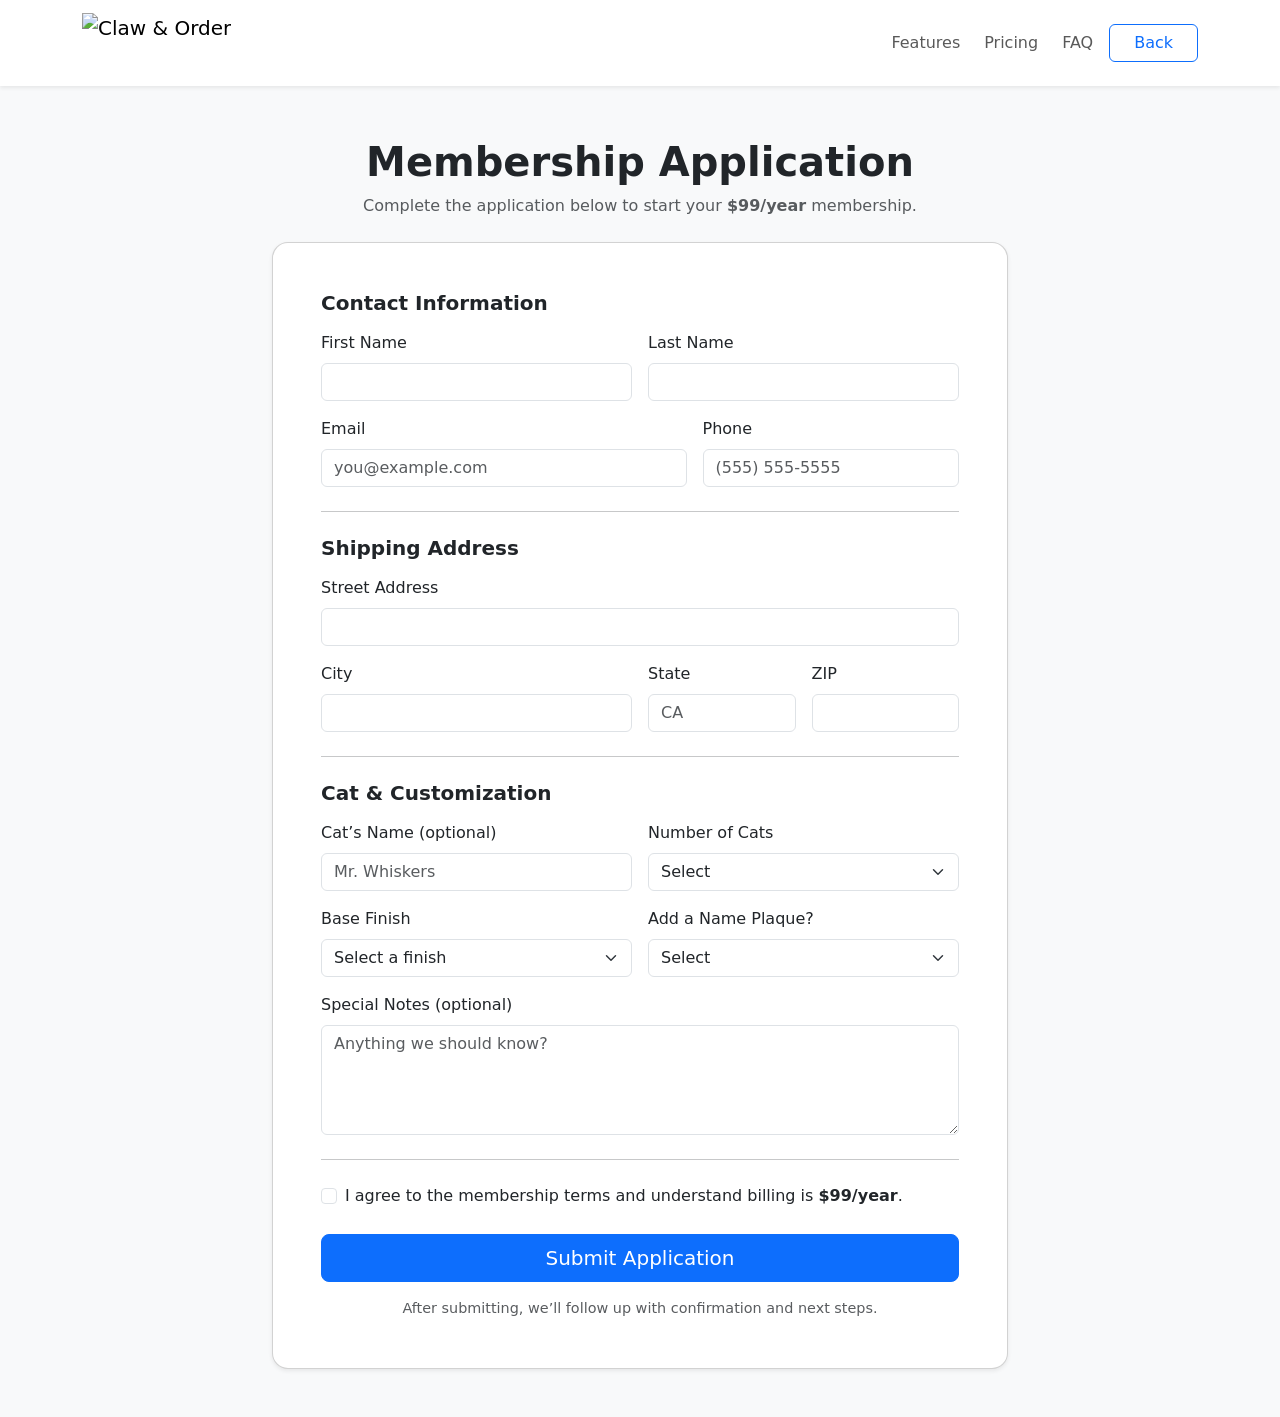
==== signup.html @ e6bf66ab "add signup.html" ====
<!DOCTYPE html>
<html lang="en">
<head>
  <meta charset="UTF-8" />
  <meta name="viewport" content="width=device-width, initial-scale=1" />
  <title>Claw &amp; Order — Membership Application</title>

  <!-- Bootstrap CSS -->
  <link
    href="https://cdn.jsdelivr.net/npm/bootstrap@5.3.3/dist/css/bootstrap.min.css"
    rel="stylesheet"
  />

  <style>
    body { padding-top: 90px; }
    .card { border-radius: 1rem; }
  </style>
</head>

<body class="bg-light">

<!-- ================= NAVBAR ================= -->
<nav class="navbar navbar-expand-lg navbar-light bg-white shadow-sm fixed-top">
  <div class="container">
    <a class="navbar-brand d-flex align-items-center" href="index.html">
      <img src="claw & order.png" alt="Claw & Order" height="60" class="me-2">
    </a>

    <button
      class="navbar-toggler"
      type="button"
      data-bs-toggle="collapse"
      data-bs-target="#navbarNav"
      aria-controls="navbarNav"
      aria-expanded="false"
      aria-label="Toggle navigation"
    >
      <span class="navbar-toggler-icon"></span>
    </button>

    <div class="collapse navbar-collapse" id="navbarNav">
      <ul class="navbar-nav ms-auto align-items-lg-center gap-2">
        <li class="nav-item"><a class="nav-link" href="mycode.html#features">Features</a></li>
        <li class="nav-item"><a class="nav-link" href="mycode.html#pricing">Pricing</a></li>
        <li class="nav-item"><a class="nav-link" href="mycode.html#faq">FAQ</a></li>
        <li class="nav-item"><a class="btn btn-outline-primary px-4" href="mycode.html">Back</a></li>
      </ul>
    </div>
  </div>
</nav>

<!-- ================= FORM ================= -->
<section class="py-5">
  <div class="container">
    <div class="row justify-content-center">
      <div class="col-lg-8">

        <div class="text-center mb-4">
          <h1 class="fw-bold">Membership Application</h1>
          <p class="text-muted mb-0">
            Complete the application below to start your <strong>$99/year</strong> membership.
          </p>
        </div>

        <div class="card shadow-sm">
          <div class="card-body p-4 p-md-5">

            <form class="needs-validation" novalidate>

              <!-- Contact Info -->
              <h5 class="fw-bold mb-3">Contact Information</h5>
              <div class="row g-3">
                <div class="col-md-6">
                  <label class="form-label">First Name</label>
                  <input type="text" class="form-control" required>
                  <div class="invalid-feedback">Please enter your first name.</div>
                </div>

                <div class="col-md-6">
                  <label class="form-label">Last Name</label>
                  <input type="text" class="form-control" required>
                  <div class="invalid-feedback">Please enter your last name.</div>
                </div>

                <div class="col-md-7">
                  <label class="form-label">Email</label>
                  <input type="email" class="form-control" placeholder="you@example.com" required>
                  <div class="invalid-feedback">Please enter a valid email.</div>
                </div>

                <div class="col-md-5">
                  <label class="form-label">Phone</label>
                  <input type="tel" class="form-control" placeholder="(555) 555-5555" required>
                  <div class="invalid-feedback">Please enter a phone number.</div>
                </div>
              </div>

              <hr class="my-4">

              <!-- Shipping -->
              <h5 class="fw-bold mb-3">Shipping Address</h5>
              <div class="row g-3">
                <div class="col-12">
                  <label class="form-label">Street Address</label>
                  <input type="text" class="form-control" required>
                  <div class="invalid-feedback">Please enter your street address.</div>
                </div>

                <div class="col-md-6">
                  <label class="form-label">City</label>
                  <input type="text" class="form-control" required>
                  <div class="invalid-feedback">Please enter your city.</div>
                </div>

                <div class="col-md-3">
                  <label class="form-label">State</label>
                  <input type="text" class="form-control" maxlength="2" placeholder="CA" required>
                  <div class="invalid-feedback">Please enter your state.</div>
                </div>

                <div class="col-md-3">
                  <label class="form-label">ZIP</label>
                  <input type="text" class="form-control" required>
                  <div class="invalid-feedback">Please enter your ZIP code.</div>
                </div>
              </div>

              <hr class="my-4">

              <!-- Pet / Product Preferences -->
              <h5 class="fw-bold mb-3">Cat &amp; Customization</h5>
              <div class="row g-3">
                <div class="col-md-6">
                  <label class="form-label">Cat’s Name (optional)</label>
                  <input type="text" class="form-control" placeholder="Mr. Whiskers">
                </div>

                <div class="col-md-6">
                  <label class="form-label">Number of Cats</label>
                  <select class="form-select" required>
                    <option value="" selected disabled>Select</option>
                    <option>1</option>
                    <option>2</option>
                    <option>3</option>
                    <option>4+</option>
                  </select>
                  <div class="invalid-feedback">Please select an option.</div>
                </div>

                <div class="col-md-6">
                  <label class="form-label">Base Finish</label>
                  <select class="form-select" required>
                    <option value="" selected disabled>Select a finish</option>
                    <option>Natural</option>
                    <option>Walnut</option>
                    <option>Espresso</option>
                    <option>White</option>
                    <option>Black</option>
                  </select>
                  <div class="invalid-feedback">Please choose a base finish.</div>
                </div>

                <div class="col-md-6">
                  <label class="form-label">Add a Name Plaque?</label>
                  <select class="form-select" id="plaqueChoice" required>
                    <option value="" selected disabled>Select</option>
                    <option value="no">No</option>
                    <option value="yes">Yes</option>
                  </select>
                  <div class="invalid-feedback">Please select an option.</div>
                </div>

                <div class="col-12" id="plaqueNameWrap" style="display:none;">
                  <label class="form-label">Plaque Name</label>
                  <input type="text" class="form-control" id="plaqueName" placeholder="Name on plaque">
                  <div class="form-text">Enter exactly how you want it engraved.</div>
                </div>

                <div class="col-12">
                  <label class="form-label">Special Notes (optional)</label>
                  <textarea class="form-control" rows="4" placeholder="Anything we should know?"></textarea>
                </div>
              </div>

              <hr class="my-4">

              <!-- Agreement -->
              <div class="form-check">
                <input class="form-check-input" type="checkbox" id="terms" required>
                <label class="form-check-label" for="terms">
                  I agree to the membership terms and understand billing is <strong>$99/year</strong>.
                </label>
                <div class="invalid-feedback">You must agree before submitting.</div>
              </div>

              <button class="btn btn-primary btn-lg w-100 mt-4" type="submit">
                Submit Application
              </button>

              <p class="text-muted text-center mt-3 mb-0" style="font-size: .9rem;">
                After submitting, we’ll follow up with confirmation and next steps.
              </p>

            </form>

          </div>
        </div>

      </div>
    </div>
  </div>
</section>

<!-- Bootstrap JS -->
<script src="https://cdn.jsdelivr.net/npm/bootstrap@5.3.3/dist/js/bootstrap.bundle.min.js"></script>

<script>
  // Show/hide plaque name field
  const plaqueChoice = document.getElementById("plaqueChoice");
  const plaqueNameWrap = document.getElementById("plaqueNameWrap");
  const plaqueName = document.getElementById("plaqueName");

  plaqueChoice.addEventListener("change", () => {
    const isYes = plaqueChoice.value === "yes";
    plaqueNameWrap.style.display = isYes ? "block" : "none";
    plaqueName.required = isYes;
    if (!isYes) plaqueName.value = "";
  });

  // Bootstrap validation
  (() => {
    const forms = document.querySelectorAll(".needs-validation");
    Array.from(forms).forEach((form) => {
      form.addEventListener("submit", (event) => {
        if (!form.checkValidity()) {
          event.preventDefault();
          event.stopPropagation();
        } else {
          event.preventDefault();
          alert("Application submitted! (Hook this up to your backend or payment page next.)");
        }
        form.classList.add("was-validated");
      }, false);
    });
  })();
</script>

</body>
</html>
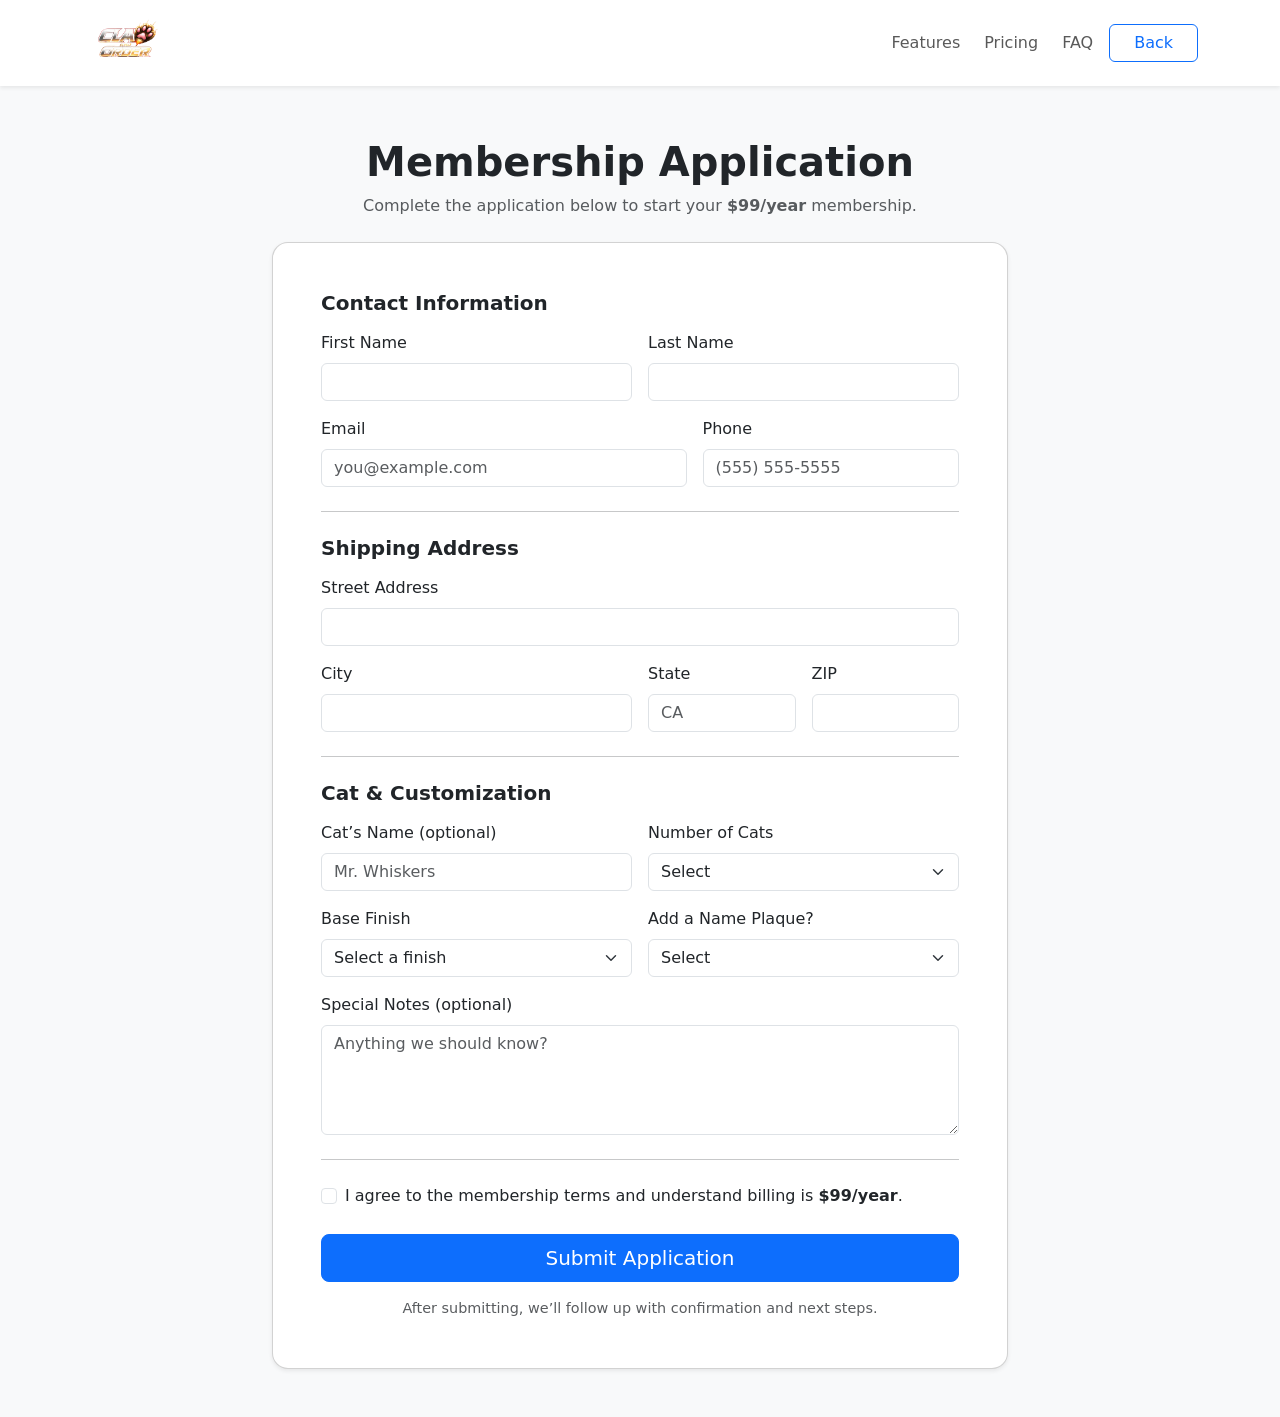
==== commit 573bd22e: "Update signup.html" ====
--- a/signup.html
+++ b/signup.html
@@ -23,7 +23,7 @@
 <nav class="navbar navbar-expand-lg navbar-light bg-white shadow-sm fixed-top">
   <div class="container">
     <a class="navbar-brand d-flex align-items-center" href="index.html">
-      <img src="claw & order.png" alt="Claw & Order" height="60" class="me-2">
+      <img src="claw-and-order.png" alt="Claw & Order" height="60" class="me-2">
     </a>
 
     <button
@@ -40,9 +40,9 @@
 
     <div class="collapse navbar-collapse" id="navbarNav">
       <ul class="navbar-nav ms-auto align-items-lg-center gap-2">
-        <li class="nav-item"><a class="nav-link" href="mycode.html#features">Features</a></li>
-        <li class="nav-item"><a class="nav-link" href="mycode.html#pricing">Pricing</a></li>
-        <li class="nav-item"><a class="nav-link" href="mycode.html#faq">FAQ</a></li>
+        <li class="nav-item"><a class="nav-link" href="index.html#features">Features</a></li>
+        <li class="nav-item"><a class="nav-link" href="index.html#pricing">Pricing</a></li>
+        <li class="nav-item"><a class="nav-link" href="index.html#faq">FAQ</a></li>
         <li class="nav-item"><a class="btn btn-outline-primary px-4" href="mycode.html">Back</a></li>
       </ul>
     </div>
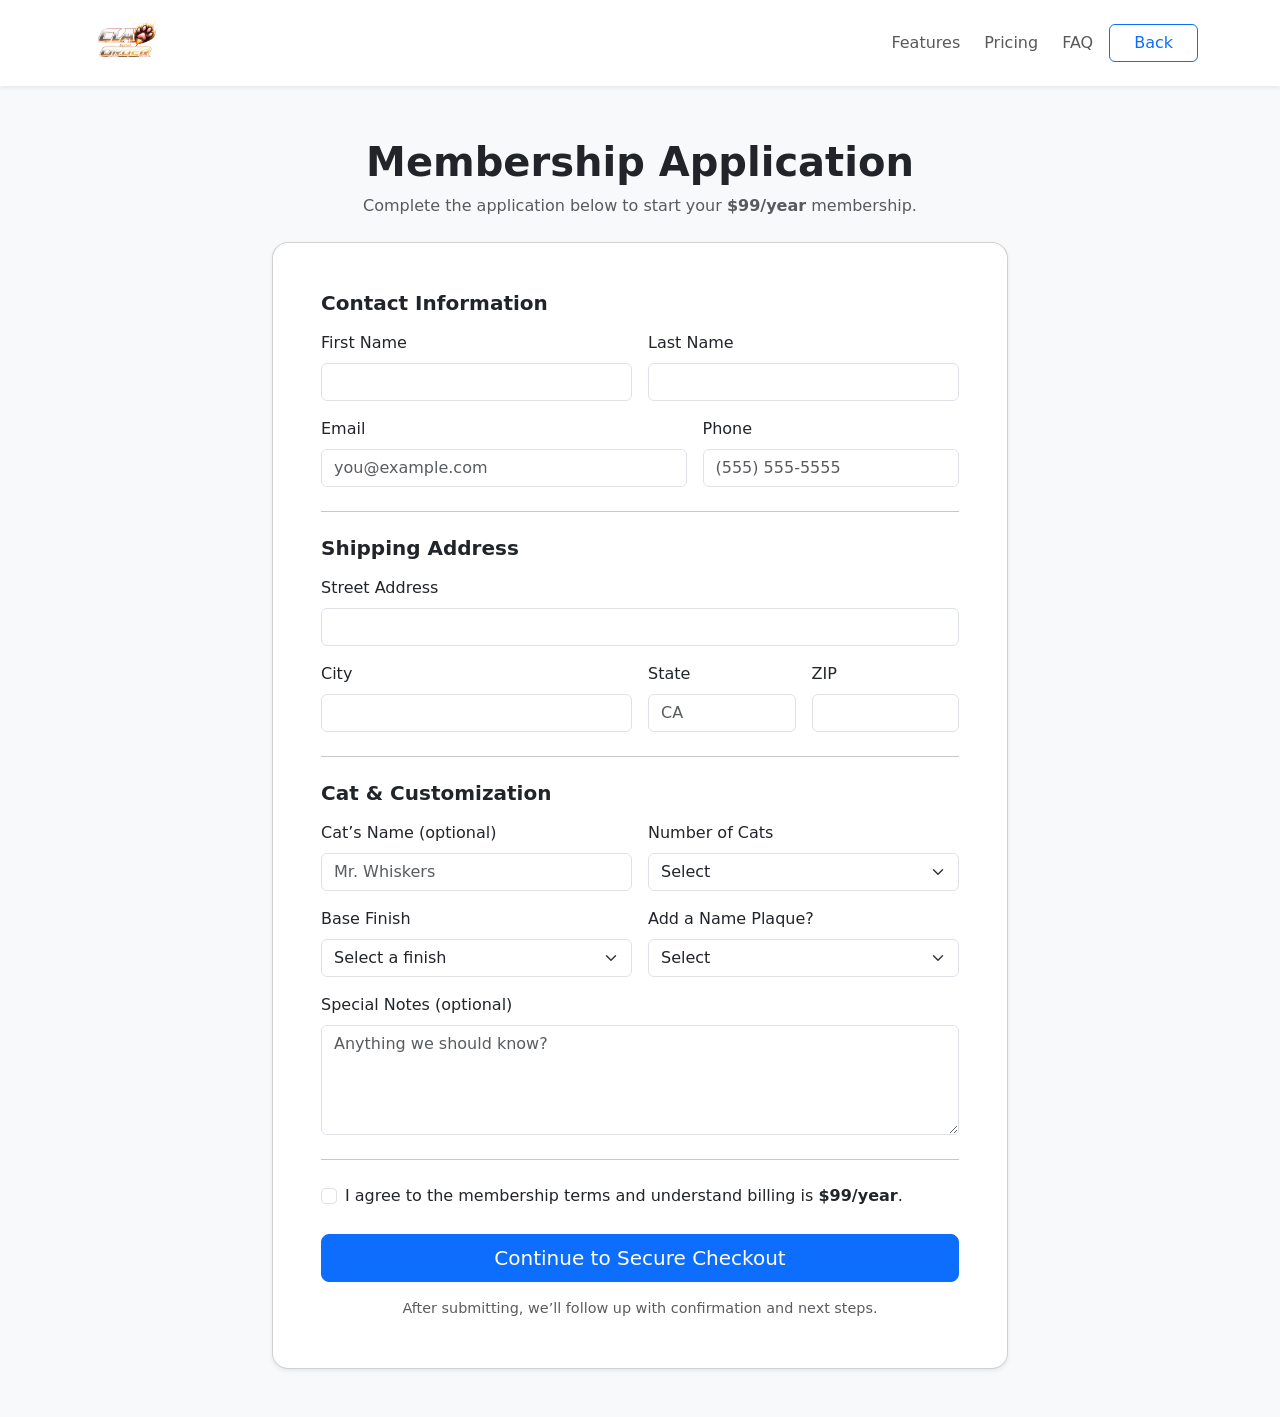
==== commit 25dfd1a2: "Update signup.html" ====
--- a/signup.html
+++ b/signup.html
@@ -193,9 +193,10 @@
                 <div class="invalid-feedback">You must agree before submitting.</div>
               </div>
 
-              <button class="btn btn-primary btn-lg w-100 mt-4" type="submit">
-                Submit Application
-              </button>
+              <a href="https://buy.stripe.com/aFafZjbnK6Jj2Mp5G02Fa00" class="btn btn-primary btn-lg w-100 mt-4" target="_blank" rel="noopener noreferrer">
+  Continue to Secure Checkout
+</a>
+
 
               <p class="text-muted text-center mt-3 mb-0" style="font-size: .9rem;">
                 After submitting, we’ll follow up with confirmation and next steps.
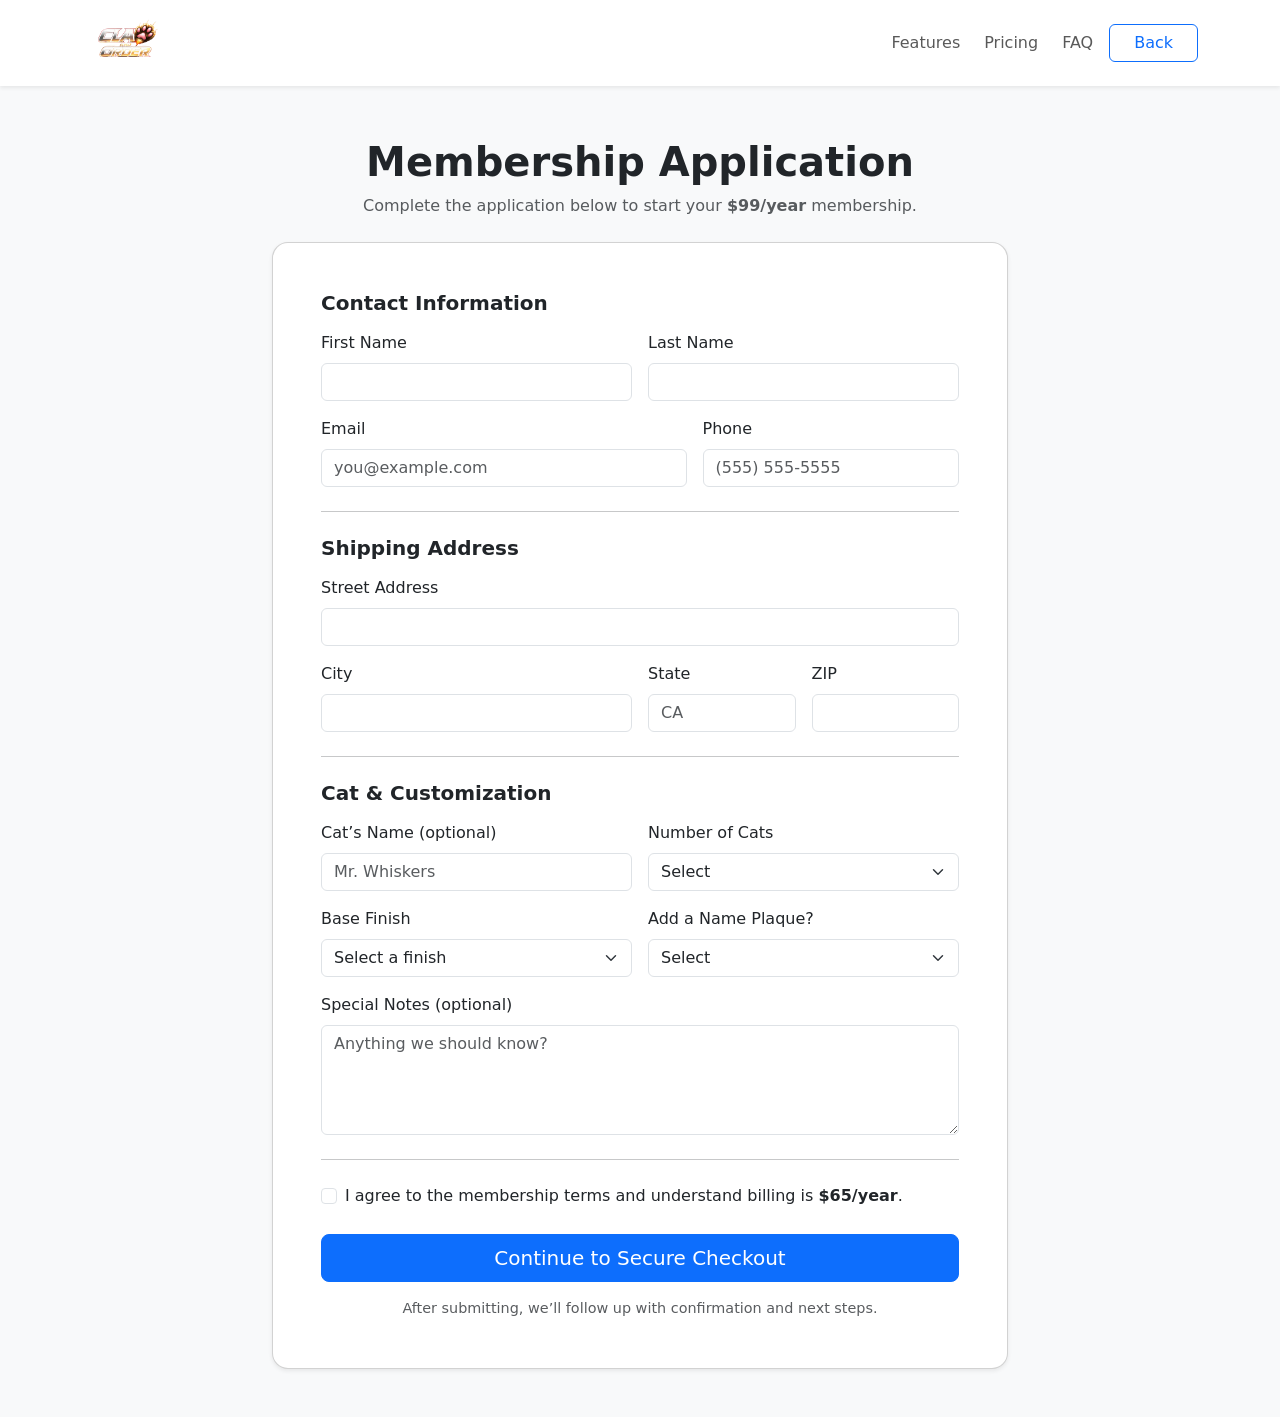
==== commit 157b602d: "Update signup.html" ====
--- a/signup.html
+++ b/signup.html
@@ -188,7 +188,7 @@
               <div class="form-check">
                 <input class="form-check-input" type="checkbox" id="terms" required>
                 <label class="form-check-label" for="terms">
-                  I agree to the membership terms and understand billing is <strong>$99/year</strong>.
+                  I agree to the membership terms and understand billing is <strong>$65/year</strong>.
                 </label>
                 <div class="invalid-feedback">You must agree before submitting.</div>
               </div>
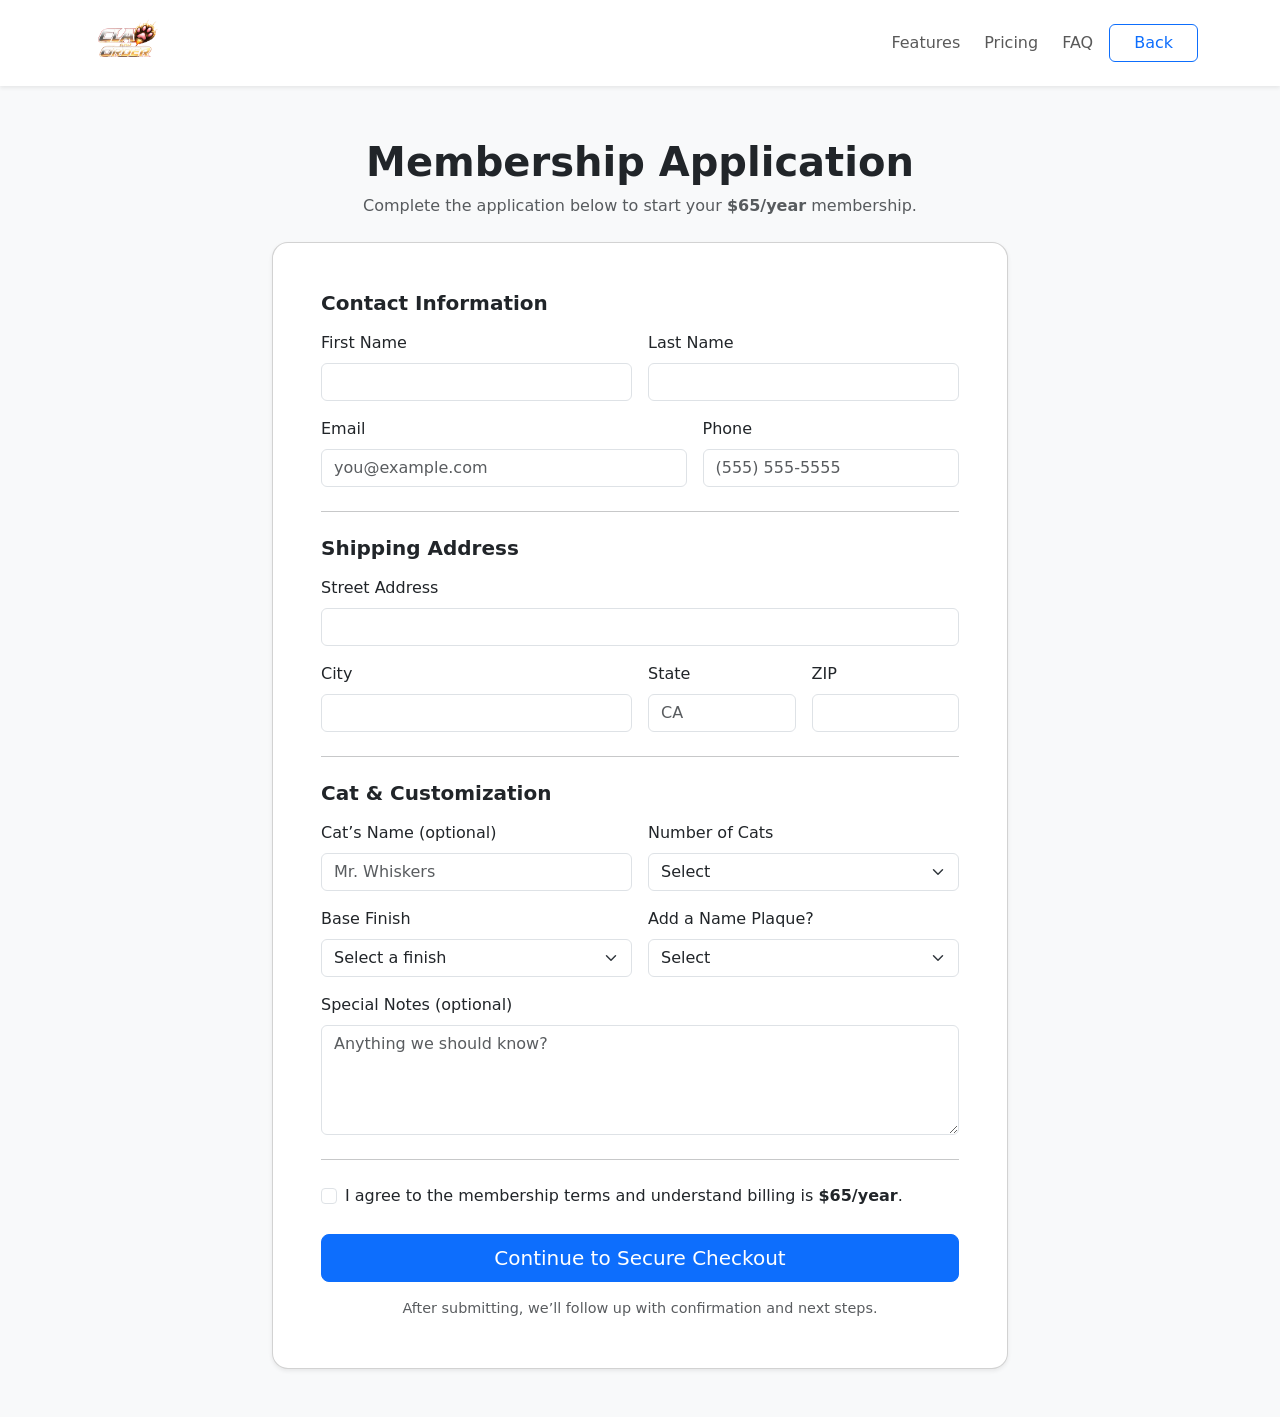
==== commit 75b9c239: "Update signup.html" ====
--- a/signup.html
+++ b/signup.html
@@ -58,7 +58,7 @@
         <div class="text-center mb-4">
           <h1 class="fw-bold">Membership Application</h1>
           <p class="text-muted mb-0">
-            Complete the application below to start your <strong>$99/year</strong> membership.
+            Complete the application below to start your <strong>$65/year</strong> membership.
           </p>
         </div>
 
